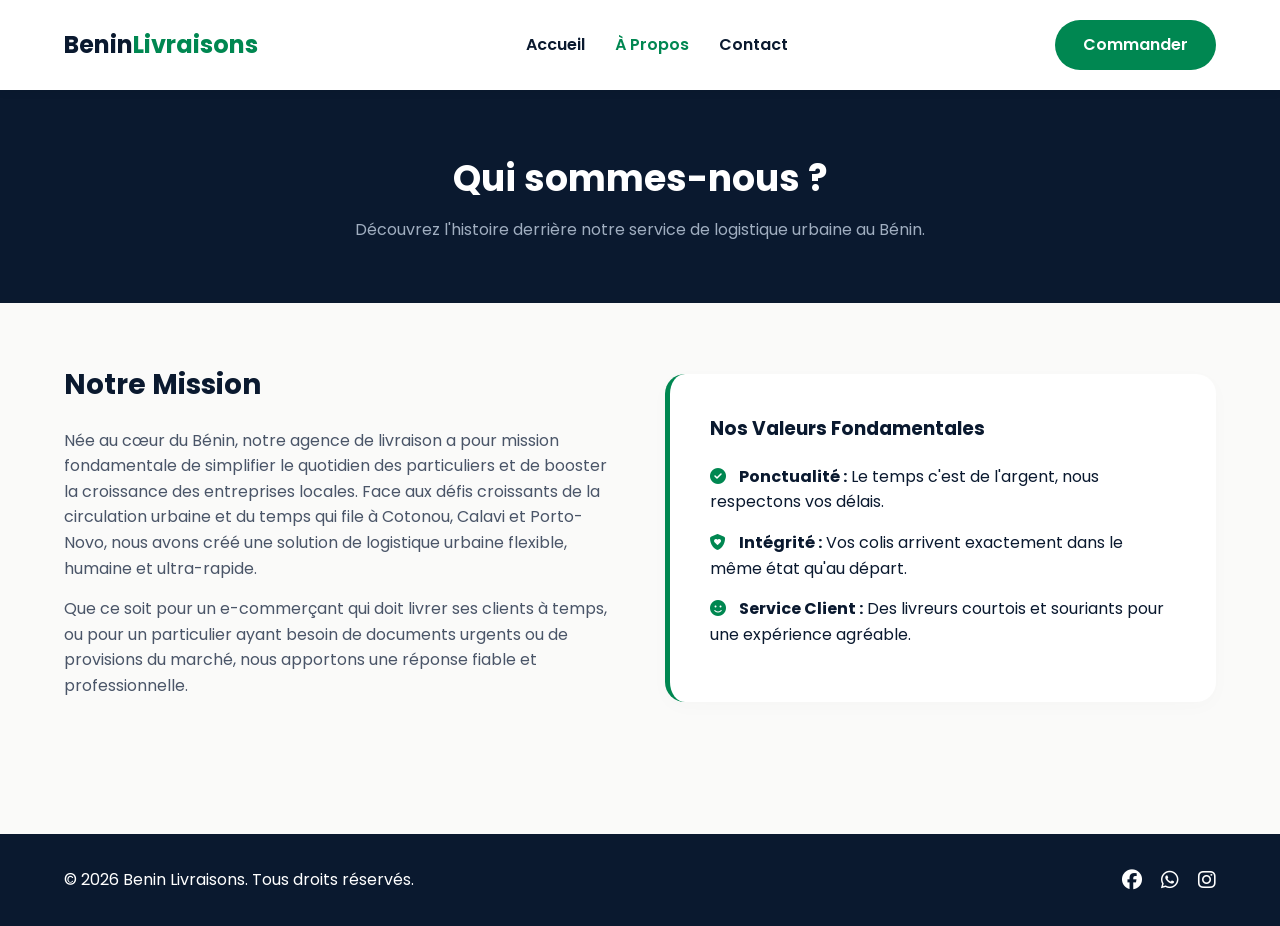
==== about.html @ 1d9105ce "first commit" ====
<!DOCTYPE html>
<html lang="fr">
<head>
    <meta charset="UTF-8">
    <meta name="viewport" content="width=device-width, initial-scale=1.0">
    <title>Benin Livraisons | À Propos</title>
    <link rel="preconnect" href="https://fonts.googleapis.com">
    <link rel="preconnect" href="https://fonts.gstatic.com" crossorigin>
    <link href="https://fonts.googleapis.com/css2?family=Poppins:wght@300;400;600;700&display=swap" rel="stylesheet">
    <link rel="stylesheet" href="https://cdnjs.cloudflare.com/ajax/libs/font-awesome/6.4.0/css/all.min.css">
    <link rel="stylesheet" href="styles.css">
</head>
<body>

    <header>
        <div class="container navbar">
            <a href="index.html" class="logo">Benin<span>Livraisons</span></a>
            <nav>
                <ul class="nav-links">
                    <li><a href="index.html">Accueil</a></li>
                    <li><a href="about.html" class="active">À Propos</a></li>
                    <li><a href="contact.html">Contact</a></li>
                </ul>
            </nav>
            <a href="contact.html" class="btn btn-primary nav-btn">Commander</a>
            <button class="menu-toggle" id="mobile-menu"><i class="fas fa-bars"></i></button>
        </div>
    </header>

    <section class="about-hero">
        <div class="container">
            <h1>Qui sommes-nous ?</h1>
            <p class="subtitle">Découvrez l'histoire derrière notre service de logistique urbaine au Bénin.</p>
        </div>
    </section>

    <section class="about-content container">
        <div class="about-grid">
            <div class="about-text">
                <h2>Notre Mission</h2>
                <p>Née au cœur du Bénin, notre agence de livraison a pour mission fondamentale de simplifier le quotidien des particuliers et de booster la croissance des entreprises locales. Face aux défis croissants de la circulation urbaine et du temps qui file à Cotonou, Calavi et Porto-Novo, nous avons créé une solution de logistique urbaine flexible, humaine et ultra-rapide.</p>
                <p>Que ce soit pour un e-commerçant qui doit livrer ses clients à temps, ou pour un particulier ayant besoin de documents urgents ou de provisions du marché, nous apportons une réponse fiable et professionnelle.</p>
            </div>
            <div class="about-values-box">
                <h3>Nos Valeurs Fondamentales</h3>
                <ul class="values-list">
                    <li><strong><i class="fas fa-check-circle"></i> Ponctualité :</strong> Le temps c'est de l'argent, nous respectons vos délais.</li>
                    <li><strong><i class="fas fa-shield-heart"></i> Intégrité :</strong> Vos colis arrivent exactement dans le même état qu'au départ.</li>
                    <li><strong><i class="fas fa-smile"></i> Service Client :</strong> Des livreurs courtois et souriants pour une expérience agréable.</li>
                </ul>
            </div>
        </div>
    </section>

    <footer>
        <div class="container footer-content">
            <p>&copy; 2026 Benin Livraisons. Tous droits réservés.</p>
            <div class="socials">
                <a href="#"><i class="fab fa-facebook"></i></a>
                <a href="https://wa.me/22900000000" target="_blank"><i class="fab fa-whatsapp"></i></a>
                <a href="#"><i class="fab fa-instagram"></i></a>
            </div>
        </div>
    </footer>

    <script src="script.js"></script>
</body>
</html>
---- styles.css ----
/* Base & Reset */
* {
    margin: 0;
    padding: 0;
    box-sizing: border-box;
}

:root {
    --primary-color: #008751; /* Vert Bénin */
    --accent-color: #FCD116;  /* Jaune Bénin */
    --dark-color: #0A192F;    /* Bleu Nuit */
    --light-bg: #FAFAF9;     /* Blanc cassé épuré */
    --white: #FFFFFF;
    --text-muted: #556B2F;
    --whatsapp-color: #25D366;
}

body {
    font-family: 'Poppins', sans-serif;
    background-color: var(--light-bg);
    color: var(--dark-color);
    line-height: 1.6;
}

.container {
    width: 90%;
    max-width: 1200px;
    margin: 0 auto;
}

/* Header & Navigation */
header {
    background-color: var(--white);
    box-shadow: 0 2px 10px rgba(0,0,0,0.05);
    position: sticky;
    top: 0;
    z-index: 1000;
}

.navbar {
    display: flex;
    justify-content: space-between;
    align-items: center;
    padding: 20px 0;
}

.logo {
    font-size: 24px;
    font-weight: 700;
    text-decoration: none;
    color: var(--dark-color);
}

.logo span {
    color: var(--primary-color);
}

.nav-links {
    display: flex;
    list-style: none;
    gap: 30px;
}

.nav-links a {
    text-decoration: none;
    color: var(--dark-color);
    font-weight: 600;
    transition: color 0.3s;
}

.nav-links a:hover, .nav-links a.active {
    color: var(--primary-color);
}

/* Buttons */
.btn {
    display: inline-block;
    padding: 12px 28px;
    border-radius: 50px;
    font-weight: 600;
    text-decoration: none;
    transition: all 0.3s ease;
    border: none;
    cursor: pointer;
}

.btn-primary {
    background-color: var(--primary-color);
    color: var(--white);
}

.btn-primary:hover {
    background-color: #006E41;
    transform: translateY(-2px);
}

.btn-whatsapp {
    background-color: var(--whatsapp-color);
    color: var(--white);
}

.btn-whatsapp:hover {
    background-color: #1ebe57;
    transform: translateY(-2px);
}

.w-100 {
    width: 100%;
}

.menu-toggle {
    display: none;
    background: none;
    border: none;
    font-size: 24px;
    color: var(--dark-color);
    cursor: pointer;
}

/* Hero Section */
.hero {
    padding: 80px 0;
    background: linear-gradient(135deg, #FFFFFF 0%, #F0F7F4 100%);
}

.hero-grid {
    display: grid;
    grid-template-columns: 1fr 1fr;
    gap: 50px;
    align-items: center;
}

.hero-content h1 {
    font-size: 42px;
    line-height: 1.2;
    margin-bottom: 20px;
    color: var(--dark-color);
}

.hero-content p {
    font-size: 18px;
    margin-bottom: 30px;
    color: #4A5568;
}

.hero-buttons {
    display: flex;
    gap: 15px;
    flex-wrap: wrap;
}

/* Services Section */
.services {
    padding: 80px 0;
    background-color: var(--white);
}

.section-title {
    text-align: center;
    margin-bottom: 50px;
}

.section-title h2 {
    font-size: 32px;
    color: var(--dark-color);
    margin-bottom: 10px;
}

.services-grid {
    display: grid;
    grid-template-columns: repeat(auto-fit, minmax(300px, 1fr));
    gap: 30px;
}

.service-card {
    background-color: var(--light-bg);
    padding: 40px 30px;
    border-radius: 20px;
    text-align: center;
    transition: transform 0.3s, box-shadow 0.3s;
}

.service-card:hover {
    transform: translateY(-5px);
    box-shadow: 0 10px 25px rgba(0,0,0,0.05);
}

.service-icon {
    font-size: 40px;
    color: var(--primary-color);
    margin-bottom: 20px;
}

.service-card h3 {
    margin-bottom: 15px;
    font-size: 22px;
}

/* Why Us Section */
.why-us {
    padding: 80px 0;
}

.why-grid {
    display: grid;
    grid-template-columns: repeat(auto-fit, minmax(280px, 1fr));
    gap: 40px;
    text-align: center;
}

.why-item i {
    font-size: 35px;
    color: var(--accent-color);
    background-color: var(--dark-color);
    padding: 20px;
    border-radius: 50%;
    margin-bottom: 20px;
}

.why-item h4 {
    font-size: 20px;
    margin-bottom: 10px;
}

/* About Page Styles */
.about-hero {
    background-color: var(--dark-color);
    color: var(--white);
    padding: 60px 0;
    text-align: center;
}

.about-hero h1 {
    font-size: 36px;
    margin-bottom: 10px;
}

.about-hero .subtitle {
    color: #A0AEC0;
}

.about-content {
    padding: 60px 0;
}

.about-grid {
    display: grid;
    grid-template-columns: 1fr 1fr;
    gap: 50px;
    align-items: center;
}

.about-text h2 {
    margin-bottom: 20px;
    font-size: 28px;
}

.about-text p {
    margin-bottom: 15px;
    color: #4A5568;
}

.about-values-box {
    background-color: var(--white);
    padding: 40px;
    border-radius: 20px;
    box-shadow: 0 5px 20px rgba(0,0,0,0.02);
    border-left: 5px solid var(--primary-color);
}

.about-values-box h3 {
    margin-bottom: 20px;
}

.values-list {
    list-style: none;
}

.values-list li {
    margin-bottom: 15px;
    font-size: 16px;
}

.values-list li i {
    color: var(--primary-color);
    margin-right: 10px;
}

/* Contact Page Styles */
.contact-section {
    padding: 60px 0;
}

.contact-grid {
    display: grid;
    grid-template-columns: 1.2fr 0.8fr;
    gap: 50px;
}

.contact-form-container {
    background-color: var(--white);
    padding: 40px;
    border-radius: 20px;
    box-shadow: 0 4px 20px rgba(0,0,0,0.03);
}

.form-group {
    margin-bottom: 20px;
}

.form-group label {
    display: block;
    font-weight: 600;
    margin-bottom: 8px;
}

.form-group input, .form-group select, .form-group textarea {
    width: 100%;
    padding: 12px 15px;
    border: 1px solid #E2E8F0;
    border-radius: 10px;
    font-family: inherit;
    font-size: 15px;
    outline: none;
    transition: border-color 0.3s;
}

.form-group input:focus, .form-group select:focus, .form-group textarea:focus {
    border-color: var(--primary-color);
}

.contact-info h3 {
    margin-bottom: 20px;
}

.whatsapp-card {
    display: flex;
    align-items: center;
    background-color: var(--whatsapp-color);
    color: var(--white);
    padding: 20px;
    border-radius: 15px;
    text-decoration: none;
    gap: 20px;
    margin-bottom: 30px;
    transition: transform 0.3s;
}

.whatsapp-card:hover {
    transform: scale(1.02);
}

.whatsapp-card i {
    font-size: 40px;
}

.whatsapp-card h4 {
    font-size: 18px;
}

.whatsapp-card p {
    font-size: 14px;
    opacity: 0.9;
}

.info-item {
    display: flex;
    align-items: flex-start;
    gap: 15px;
    margin-bottom: 20px;
}

.info-item i {
    font-size: 20px;
    color: var(--primary-color);
    margin-top: 5px;
}

.info-item h4 {
    font-size: 16px;
}

.info-item p {
    color: #4A5568;
}

/* Footer */
footer {
    background-color: var(--dark-color);
    color: var(--white);
    padding: 30px 0;
    margin-top: 60px;
}

.footer-content {
    display: flex;
    justify-content: space-between;
    align-items: center;
    flex-wrap: wrap;
    gap: 20px;
}

.socials a {
    color: var(--white);
    margin-left: 15px;
    font-size: 20px;
    transition: color 0.3s;
}

.socials a:hover {
    color: var(--accent-color);
}

/* Responsive Design */
@media(max-width: 768px) {
    .nav-links {
        display: none;
        flex-direction: column;
        position: absolute;
        top: 80px;
        left: 0;
        width: 100%;
        background-color: var(--white);
        padding: 20px;
        box-shadow: 0 10px 10px rgba(0,0,0,0.05);
        gap: 15px;
        text-align: center;
    }

    .nav-links.active {
        display: flex;
    }

    .menu-toggle {
        display: block;
    }

    .nav-btn {
        display: none;
    }

    .hero-grid, .about-grid, .contact-grid {
        grid-template-columns: 1fr;
        gap: 30px;
    }

    .hero-content h1 {
        font-size: 32px;
    }
}
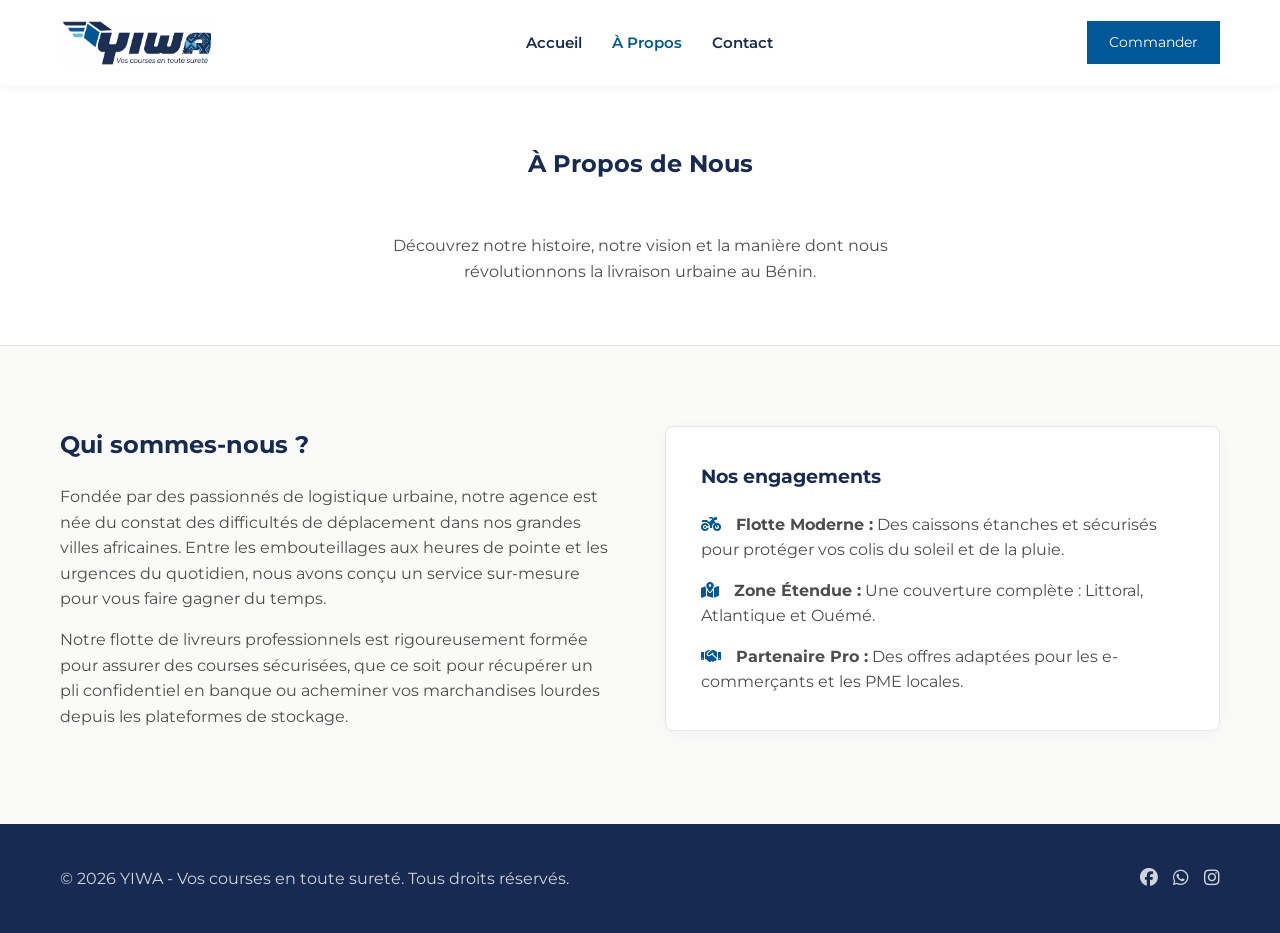
==== commit cfd554c0: "color and logo  application" ====
--- a/about.html
+++ b/about.html
@@ -3,22 +3,27 @@
 <head>
     <meta charset="UTF-8">
     <meta name="viewport" content="width=device-width, initial-scale=1.0">
-    <title>Benin Livraisons | À Propos</title>
+    <title>YIWA | À Propos</title>
+    <!-- Google Fonts - Montserrat (Charte Officielle) -->
     <link rel="preconnect" href="https://fonts.googleapis.com">
     <link rel="preconnect" href="https://fonts.gstatic.com" crossorigin>
-    <link href="https://fonts.googleapis.com/css2?family=Poppins:wght@300;400;600;700&display=swap" rel="stylesheet">
+    <link href="https://fonts.googleapis.com/css2?family=Montserrat:ital,wght@0,300;0,400;0,600;0,700;1,400&display=swap" rel="stylesheet">
+    <!-- FontAwesome for Icons -->
     <link rel="stylesheet" href="https://cdnjs.cloudflare.com/ajax/libs/font-awesome/6.4.0/css/all.min.css">
     <link rel="stylesheet" href="styles.css">
 </head>
 <body>
 
+    <!-- Header / Navbar -->
     <header>
         <div class="container navbar">
-            <a href="index.html" class="logo">Benin<span>Livraisons</span></a>
+            <a href="index.html" class="logo">
+                <img src="images/logo.png" alt="YIWA - Vos courses en toute sureté" title="YIWA">
+            </a>
             <nav>
                 <ul class="nav-links">
                     <li><a href="index.html">Accueil</a></li>
-                    <li><a href="about.html" class="active">À Propos</a></li>
+                    <li><a href="about.html" class="active-link">À Propos</a></li>
                     <li><a href="contact.html">Contact</a></li>
                 </ul>
             </nav>
@@ -27,37 +32,40 @@
         </div>
     </header>
 
-    <section class="about-hero">
+    <!-- Section Titre de la Page -->
+    <section class="page-header">
         <div class="container">
-            <h1>Qui sommes-nous ?</h1>
-            <p class="subtitle">Découvrez l'histoire derrière notre service de logistique urbaine au Bénin.</p>
+            <h1 class="section-title">À Propos de Nous</h1>
+            <p style="text-align: center; max-width: 600px; margin: 0 auto; color: #4D4D4D;">Découvrez notre histoire, notre vision et la manière dont nous révolutionnons la livraison urbaine au Bénin.</p>
         </div>
     </section>
 
+    <!-- Contenu À Propos -->
     <section class="about-content container">
         <div class="about-grid">
             <div class="about-text">
-                <h2>Notre Mission</h2>
-                <p>Née au cœur du Bénin, notre agence de livraison a pour mission fondamentale de simplifier le quotidien des particuliers et de booster la croissance des entreprises locales. Face aux défis croissants de la circulation urbaine et du temps qui file à Cotonou, Calavi et Porto-Novo, nous avons créé une solution de logistique urbaine flexible, humaine et ultra-rapide.</p>
-                <p>Que ce soit pour un e-commerçant qui doit livrer ses clients à temps, ou pour un particulier ayant besoin de documents urgents ou de provisions du marché, nous apportons une réponse fiable et professionnelle.</p>
+                <h2>Qui sommes-nous ?</h2>
+                <p>Fondée par des passionnés de logistique urbaine, notre agence est née du constat des difficultés de déplacement dans nos grandes villes africaines. Entre les embouteillages aux heures de pointe et les urgences du quotidien, nous avons conçu un service sur-mesure pour vous faire gagner du temps.</p>
+                <p>Notre flotte de livreurs professionnels est rigoureusement formée pour assurer des courses sécurisées, que ce soit pour récupérer un pli confidentiel en banque ou acheminer vos marchandises lourdes depuis les plateformes de stockage.</p>
             </div>
-            <div class="about-values-box">
-                <h3>Nos Valeurs Fondamentales</h3>
-                <ul class="values-list">
-                    <li><strong><i class="fas fa-check-circle"></i> Ponctualité :</strong> Le temps c'est de l'argent, nous respectons vos délais.</li>
-                    <li><strong><i class="fas fa-shield-heart"></i> Intégrité :</strong> Vos colis arrivent exactement dans le même état qu'au départ.</li>
-                    <li><strong><i class="fas fa-smile"></i> Service Client :</strong> Des livreurs courtois et souriants pour une expérience agréable.</li>
+            <div class="about-values-box card">
+                <h3 style="margin-bottom: 20px; color: #172B52;">Nos engagements</h3>
+                <ul class="values-list" style="list-style: none; display: flex; flex-direction: column; gap: 15px;">
+                    <li><strong><i class="fas fa-motorcycle" style="color: #005898; margin-right: 10px;"></i> Flotte Moderne :</strong> Des caissons étanches et sécurisés pour protéger vos colis du soleil et de la pluie.</li>
+                    <li><strong><i class="fas fa-map-marked-alt" style="color: #005898; margin-right: 10px;"></i> Zone Étendue :</strong> Une couverture complète : Littoral, Atlantique et Ouémé.</li>
+                    <li><strong><i class="fas fa-handshake" style="color: #005898; margin-right: 10px;"></i> Partenaire Pro :</strong> Des offres adaptées pour les e-commerçants et les PME locales.</li>
                 </ul>
             </div>
         </div>
     </section>
 
+    <!-- Footer -->
     <footer>
         <div class="container footer-content">
-            <p>&copy; 2026 Benin Livraisons. Tous droits réservés.</p>
+            <p>&copy; 2026 YIWA - Vos courses en toute sureté. Tous droits réservés.</p>
             <div class="socials">
                 <a href="#"><i class="fab fa-facebook"></i></a>
-                <a href="https://wa.me/22900000000" target="_blank"><i class="fab fa-whatsapp"></i></a>
+                <a href="https://wa.me/2290157485666" target="_blank"><i class="fab fa-whatsapp"></i></a>
                 <a href="#"><i class="fab fa-instagram"></i></a>
             </div>
         </div>
--- a/styles.css
+++ b/styles.css
@@ -1,58 +1,77 @@
-/* Base & Reset */
+
+:root {
+    --yiwa-dark: #172B52;       /* Bleu Nuit */
+    --yiwa-primary: #005898;    /* Bleu Roi */
+    --yiwa-light-blue: #5CC3EF; /* Bleu Ciel */
+    --yiwa-text: #4D4D4D;       /* Gris Foncé pour paragraphes */
+    
+    /* Couleurs structurelles */
+    --white: #FFFFFF;
+    --light-bg: #FAFAF9;
+    --whatsapp-color: #25D366;
+    --border-color: #E2E8F0;
+    
+    --transition: all 0.3s ease;
+}
+
+
 * {
     margin: 0;
     padding: 0;
     box-sizing: border-box;
 }
 
-:root {
-    --primary-color: #008751; /* Vert Bénin */
-    --accent-color: #FCD116;  /* Jaune Bénin */
-    --dark-color: #0A192F;    /* Bleu Nuit */
-    --light-bg: #FAFAF9;     /* Blanc cassé épuré */
-    --white: #FFFFFF;
-    --text-muted: #556B2F;
-    --whatsapp-color: #25D366;
-}
-
 body {
-    font-family: 'Poppins', sans-serif;
+    font-family: 'Montserrat', sans-serif;
     background-color: var(--light-bg);
-    color: var(--dark-color);
+    color: var(--yiwa-text);
     line-height: 1.6;
 }
 
+h1, h2, h3, h4, h5, h6 {
+    color: var(--yiwa-dark);
+    font-weight: 700;
+}
+
+p {
+    color: var(--yiwa-text);
+}
+
+a {
+    text-decoration: none;
+    color: inherit;
+    transition: var(--transition);
+}
+
 .container {
-    width: 90%;
     max-width: 1200px;
     margin: 0 auto;
-}
-
-/* Header & Navigation */
+    padding: 0 20px;
+}
+
 header {
     background-color: var(--white);
-    box-shadow: 0 2px 10px rgba(0,0,0,0.05);
+    box-shadow: 0 2px 10px rgba(23, 43, 82, 0.05);
     position: sticky;
     top: 0;
     z-index: 1000;
+    height: 85px;
+    display: flex;
+    align-items: center;
 }
 
 .navbar {
     display: flex;
     justify-content: space-between;
     align-items: center;
-    padding: 20px 0;
-}
-
-.logo {
-    font-size: 24px;
-    font-weight: 700;
-    text-decoration: none;
-    color: var(--dark-color);
-}
-
-.logo span {
-    color: var(--primary-color);
+    width: 100%;
+}
+
+.logo img {
+    height: 48px;
+    width: auto;
+    display: block;
+    object-fit: contain;
 }
 
 .nav-links {
@@ -62,71 +81,76 @@
 }
 
 .nav-links a {
-    text-decoration: none;
-    color: var(--dark-color);
     font-weight: 600;
-    transition: color 0.3s;
-}
-
-.nav-links a:hover, .nav-links a.active {
-    color: var(--primary-color);
-}
-
-/* Buttons */
+    font-size: 15px;
+    color: var(--yiwa-dark);
+}
+
+.nav-links a:hover,
+.nav-links a.active-link {
+    color: var(--yiwa-primary);
+}
+
+.menu-toggle {
+    display: none;
+    font-size: 24px;
+    color: var(--yiwa-dark);
+    background: none;
+    border: none;
+    cursor: pointer;
+}
+
+  */
 .btn {
     display: inline-block;
     padding: 12px 28px;
-    border-radius: 50px;
     font-weight: 600;
-    text-decoration: none;
-    transition: all 0.3s ease;
+    border-radius: 6px;
+    cursor: pointer;
     border: none;
-    cursor: pointer;
+    font-family: 'Montserrat', sans-serif;
+    transition: var(--transition);
+    text-align: center;
 }
 
 .btn-primary {
-    background-color: var(--primary-color);
+    background-color: var(--yiwa-primary);
     color: var(--white);
 }
 
 .btn-primary:hover {
-    background-color: #006E41;
+    background-color: var(--yiwa-dark);
     transform: translateY(-2px);
 }
 
 .btn-whatsapp {
     background-color: var(--whatsapp-color);
     color: var(--white);
+    display: inline-flex;
+    align-items: center;
+    gap: 8px;
 }
 
 .btn-whatsapp:hover {
-    background-color: #1ebe57;
+    background-color: #1ebd58;
     transform: translateY(-2px);
 }
 
-.w-100 {
-    width: 100%;
-}
-
-.menu-toggle {
-    display: none;
-    background: none;
-    border: none;
-    font-size: 24px;
-    color: var(--dark-color);
-    cursor: pointer;
-}
-
-/* Hero Section */
+.nav-btn {
+    padding: 10px 22px;
+    font-size: 14px;
+}
+
+
 .hero {
     padding: 80px 0;
-    background: linear-gradient(135deg, #FFFFFF 0%, #F0F7F4 100%);
+    background-color: var(--white);
 }
 
 .hero-grid {
     display: grid;
     grid-template-columns: 1fr 1fr;
-    gap: 50px;
+    gap: 40px;
     align-items: center;
 }
 
@@ -134,13 +158,11 @@
     font-size: 42px;
     line-height: 1.2;
     margin-bottom: 20px;
-    color: var(--dark-color);
 }
 
 .hero-content p {
-    font-size: 18px;
+    font-size: 16px;
     margin-bottom: 30px;
-    color: #4A5568;
 }
 
 .hero-buttons {
@@ -149,10 +171,9 @@
     flex-wrap: wrap;
 }
 
-/* Services Section */
+
 .services {
     padding: 80px 0;
-    background-color: var(--white);
 }
 
 .section-title {
@@ -162,148 +183,103 @@
 
 .section-title h2 {
     font-size: 32px;
-    color: var(--dark-color);
     margin-bottom: 10px;
 }
 
 .services-grid {
     display: grid;
-    grid-template-columns: repeat(auto-fit, minmax(300px, 1fr));
+    grid-template-columns: repeat(3, 1fr);
     gap: 30px;
 }
 
 .service-card {
-    background-color: var(--light-bg);
+    background-color: var(--white);
     padding: 40px 30px;
-    border-radius: 20px;
+    border-radius: 8px;
     text-align: center;
-    transition: transform 0.3s, box-shadow 0.3s;
+    box-shadow: 0 4px 20px rgba(23, 43, 82, 0.02);
+    border: 1px solid rgba(23, 43, 82, 0.04);
+    transition: var(--transition);
 }
 
 .service-card:hover {
     transform: translateY(-5px);
-    box-shadow: 0 10px 25px rgba(0,0,0,0.05);
+    box-shadow: 0 10px 25px rgba(23, 43, 82, 0.06);
 }
 
 .service-icon {
-    font-size: 40px;
-    color: var(--primary-color);
+    font-size: 36px;
+    color: var(--yiwa-primary);
     margin-bottom: 20px;
 }
 
 .service-card h3 {
     margin-bottom: 15px;
-    font-size: 22px;
-}
-
-/* Why Us Section */
+    font-size: 20px;
+}
+
+
 .why-us {
     padding: 80px 0;
+    background-color: var(--white);
 }
 
 .why-grid {
     display: grid;
-    grid-template-columns: repeat(auto-fit, minmax(280px, 1fr));
+    grid-template-columns: repeat(3, 1fr);
     gap: 40px;
+}
+
+.why-item {
     text-align: center;
 }
 
 .why-item i {
-    font-size: 35px;
-    color: var(--accent-color);
-    background-color: var(--dark-color);
-    padding: 20px;
-    border-radius: 50%;
+    font-size: 32px;
+    color: var(--yiwa-light-blue);
     margin-bottom: 20px;
 }
 
 .why-item h4 {
-    font-size: 20px;
-    margin-bottom: 10px;
-}
-
-/* About Page Styles */
-.about-hero {
-    background-color: var(--dark-color);
-    color: var(--white);
+    font-size: 18px;
+    margin-bottom: 12px;
+}
+
+
+.page-header {
+    background-color: var(--white);
     padding: 60px 0;
-    text-align: center;
-}
-
-.about-hero h1 {
-    font-size: 36px;
-    margin-bottom: 10px;
-}
-
-.about-hero .subtitle {
-    color: #A0AEC0;
+    border-bottom: 1px solid var(--border-color);
 }
 
 .about-content {
-    padding: 60px 0;
-}
-
-.about-grid {
+    padding: 80px 20px;
+}
+
+.about-grid, .contact-grid {
     display: grid;
     grid-template-columns: 1fr 1fr;
     gap: 50px;
-    align-items: center;
+    align-items: start;
 }
 
 .about-text h2 {
     margin-bottom: 20px;
-    font-size: 28px;
 }
 
 .about-text p {
     margin-bottom: 15px;
-    color: #4A5568;
-}
-
-.about-values-box {
-    background-color: var(--white);
-    padding: 40px;
-    border-radius: 20px;
-    box-shadow: 0 5px 20px rgba(0,0,0,0.02);
-    border-left: 5px solid var(--primary-color);
-}
-
-.about-values-box h3 {
-    margin-bottom: 20px;
-}
-
-.values-list {
-    list-style: none;
-}
-
-.values-list li {
-    margin-bottom: 15px;
-    font-size: 16px;
-}
-
-.values-list li i {
-    color: var(--primary-color);
-    margin-right: 10px;
-}
-
-/* Contact Page Styles */
-.contact-section {
-    padding: 60px 0;
-}
-
-.contact-grid {
-    display: grid;
-    grid-template-columns: 1.2fr 0.8fr;
-    gap: 50px;
-}
-
-.contact-form-container {
-    background-color: var(--white);
-    padding: 40px;
-    border-radius: 20px;
-    box-shadow: 0 4px 20px rgba(0,0,0,0.03);
-}
-
+}
+
+.card {
+    background-color: var(--white);
+    padding: 35px;
+    border-radius: 8px;
+    box-shadow: 0 4px 20px rgba(23, 43, 82, 0.03);
+    border: 1px solid var(--border-color);
+}
+
+/* Formulaires */
 .form-group {
     margin-bottom: 20px;
 }
@@ -312,84 +288,48 @@
     display: block;
     font-weight: 600;
     margin-bottom: 8px;
-}
-
-.form-group input, .form-group select, .form-group textarea {
+    color: var(--yiwa-dark);
+    font-size: 14px;
+}
+
+.form-control {
     width: 100%;
-    padding: 12px 15px;
-    border: 1px solid #E2E8F0;
-    border-radius: 10px;
-    font-family: inherit;
-    font-size: 15px;
+    padding: 14px;
+    border: 1px solid var(--border-color);
+    background-color: var(--white);
+    border-radius: 6px;
+    font-family: 'Montserrat', sans-serif;
+    color: var(--yiwa-text);
+    transition: var(--transition);
+}
+
+.form-control:focus {
     outline: none;
-    transition: border-color 0.3s;
-}
-
-.form-group input:focus, .form-group select:focus, .form-group textarea:focus {
-    border-color: var(--primary-color);
-}
-
-.contact-info h3 {
-    margin-bottom: 20px;
+    border-color: var(--yiwa-primary);
 }
 
 .whatsapp-card {
     display: flex;
     align-items: center;
-    background-color: var(--whatsapp-color);
-    color: var(--white);
-    padding: 20px;
-    border-radius: 15px;
-    text-decoration: none;
     gap: 20px;
-    margin-bottom: 30px;
-    transition: transform 0.3s;
-}
-
-.whatsapp-card:hover {
-    transform: scale(1.02);
+    background-color: #E8F9EE;
+    border: 1px solid rgba(37, 211, 102, 0.2);
+    padding: 25px;
+    border-radius: 8px;
+    color: var(--yiwa-dark);
+    margin-top: 30px;
 }
 
 .whatsapp-card i {
     font-size: 40px;
-}
-
-.whatsapp-card h4 {
-    font-size: 18px;
-}
-
-.whatsapp-card p {
-    font-size: 14px;
-    opacity: 0.9;
-}
-
-.info-item {
-    display: flex;
-    align-items: flex-start;
-    gap: 15px;
-    margin-bottom: 20px;
-}
-
-.info-item i {
-    font-size: 20px;
-    color: var(--primary-color);
-    margin-top: 5px;
-}
-
-.info-item h4 {
-    font-size: 16px;
-}
-
-.info-item p {
-    color: #4A5568;
-}
-
-/* Footer */
+    color: var(--whatsapp-color);
+}
+
+
 footer {
-    background-color: var(--dark-color);
+    background-color: var(--yiwa-dark);
     color: var(--white);
-    padding: 30px 0;
-    margin-top: 60px;
+    padding: 40px 0;
 }
 
 .footer-content {
@@ -400,51 +340,64 @@
     gap: 20px;
 }
 
+footer p {
+    color: var(--white);
+    opacity: 0.8;
+}
+
+.socials {
+    display: flex;
+    gap: 15px;
+}
+
 .socials a {
-    color: var(--white);
-    margin-left: 15px;
-    font-size: 20px;
-    transition: color 0.3s;
+    font-size: 18px;
+    opacity: 0.8;
 }
 
 .socials a:hover {
-    color: var(--accent-color);
-}
-
-/* Responsive Design */
-@media(max-width: 768px) {
+    opacity: 1;
+    color: var(--yiwa-light-blue);
+}
+
+@media (max-width: 992px) {
+    .services-grid, .why-grid {
+        grid-template-columns: 1fr;
+    }
+    .hero-grid, .about-grid, .contact-grid {
+        grid-template-columns: 1fr;
+        gap: 40px;
+    }
+    .hero-content h1 {
+        font-size: 32px;
+    }
+}
+
+@media (max-width: 768px) {
+    .menu-toggle {
+        display: block;
+    }
     .nav-links {
         display: none;
         flex-direction: column;
         position: absolute;
-        top: 80px;
+        top: 85px;
         left: 0;
         width: 100%;
         background-color: var(--white);
-        padding: 20px;
-        box-shadow: 0 10px 10px rgba(0,0,0,0.05);
-        gap: 15px;
+        padding: 30px 20px;
+        box-shadow: 0 10px 15px rgba(23, 43, 82, 0.08);
+        gap: 20px;
         text-align: center;
     }
-
     .nav-links.active {
-        display: flex;
-    }
-
-    .menu-toggle {
-        display: block;
-    }
-
+        display: flex !important;
+    }
     .nav-btn {
-        display: none;
-    }
-
-    .hero-grid, .about-grid, .contact-grid {
-        grid-template-columns: 1fr;
-        gap: 30px;
-    }
-
-    .hero-content h1 {
-        font-size: 32px;
+        display: none; /* Cache le bouton de droite sur mobile pour aérer */
+    }
+    .footer-content {
+        flex-direction: column;
+        text-align: center;
     }
 }
